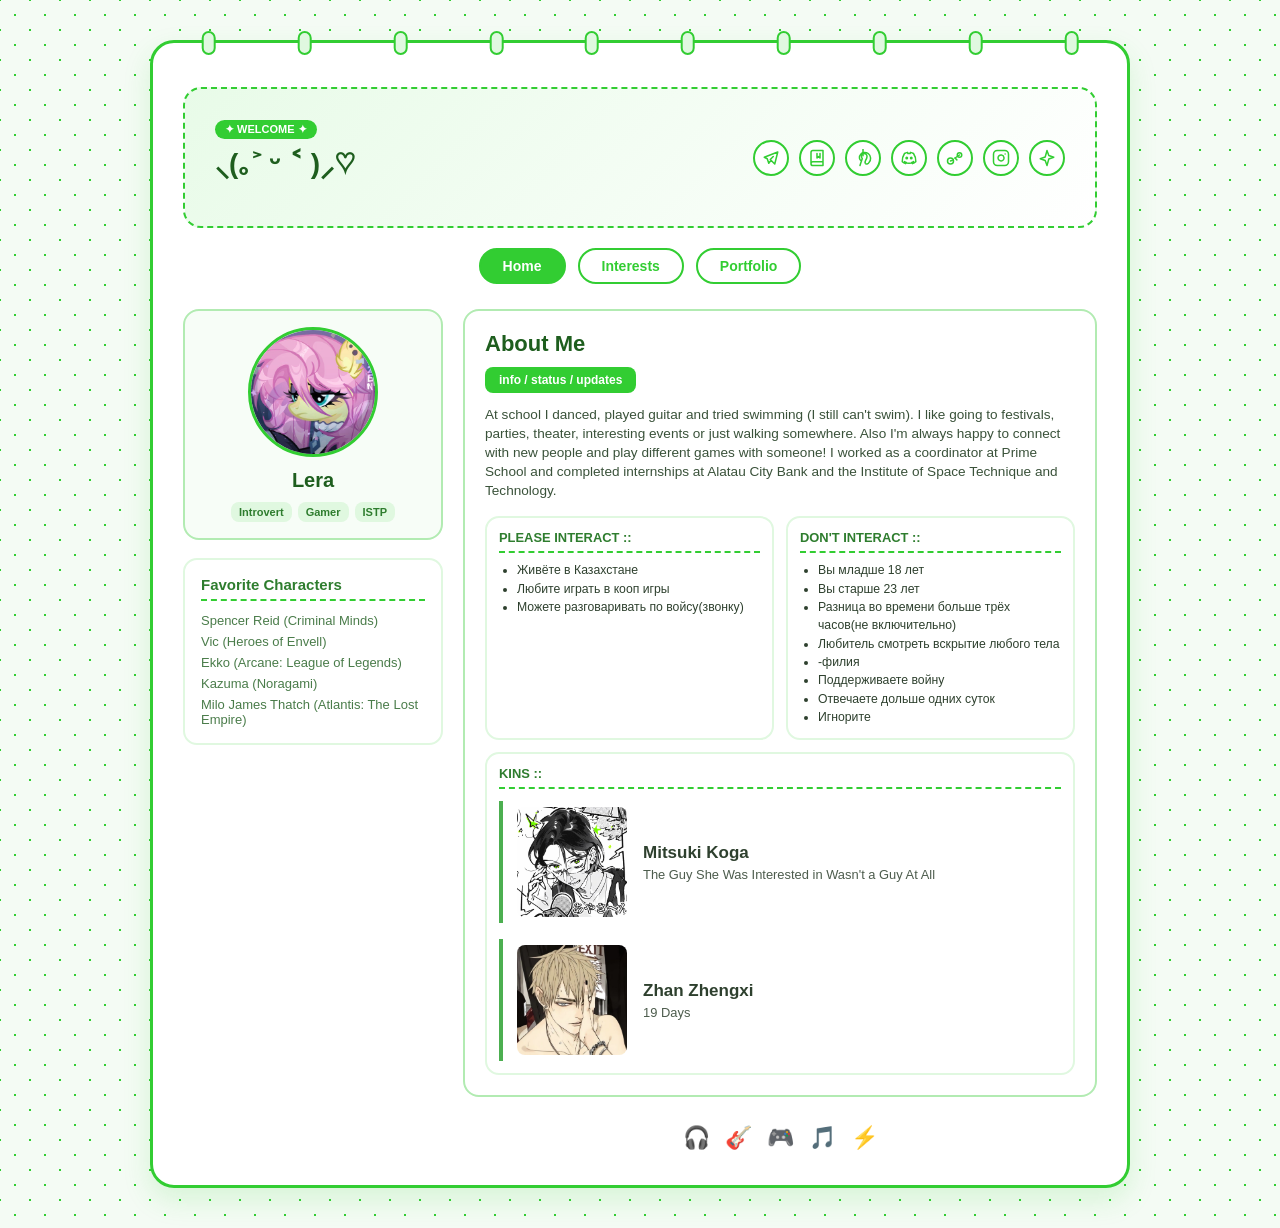
==== pages/index.html @ 1bfd723e "Первый запуск сайта" ====
<!DOCTYPE html>
<html lang="ru">

<head>
    <meta charset="UTF-8">
    <meta name="viewport" content="width=device-width, initial-scale=1.0">
    <title>Seraphina's info</title>
    <link rel="stylesheet" href="../styles/style.css">
</head>

<body>
    <div class="notebook-container">
        <div class="notebook-rings">
            <span></span><span></span><span></span><span></span><span></span>
            <span></span><span></span><span></span><span></span><span></span>
        </div>

        <header class="header-banner">
            <div class="banner-content">
                <div class="badge-tag">✦ WELCOME ✦</div>
                <h1>⸜(｡˃ ᵕ ˂ )⸝♡</h1>
                <p style="font-size: small;">ﾠ‎</p>
            </div>
            <div class="social-links">
                <a href="https://t.me/WKQCI" class="social-bubble" title="Telegram">
                    <svg xmlns="http://www.w3.org/2000/svg" width="18" height="18" viewBox="0 0 24 24" fill="none"
                        stroke="currentColor" stroke-width="2" stroke-linecap="round" stroke-linejoin="round">
                        <path d="m15 10-4 4 6 6 4-16-18 7 4 2 2 6 3-4" />
                    </svg>
                </a>
                <a href="https://mangalib.me/ru/user/2241184" class="social-bubble" title="MangaLib">
                    <svg xmlns="http://www.w3.org/2000/svg" width="18" height="18" viewBox="0 0 24 24" fill="none"
                        stroke="currentColor" stroke-width="2" stroke-linecap="round" stroke-linejoin="round">
                        <path d="M4 19.5v-15A2.5 2.5 0 0 1 6.5 2H20v20H6.5a2.5 2.5 0 0 1 0-5H20" />
                        <path d="M12 6v6l2-2 2 2V6" />
                    </svg>
                </a>
                <a href="https://pin.it/7FS2SkRtE" class="social-bubble" title="Pinterest">
                    <svg xmlns="http://www.w3.org/2000/svg" width="18" height="18" viewBox="0 0 24 24" fill="none"
                        stroke="currentColor" stroke-width="2" stroke-linecap="round" stroke-linejoin="round">
                        <line x1="12" y1="9" x2="12" y1="22" />
                        <path
                            d="M8 22s1.5-5 3-9c-2-3-1-7 2-7 4 0 5 3 4 6-1 3-3 4-2 7 1 2 4 1 5-1 3-3 3-9-1-12-3-2-8-2-10 1-3 3-2 8 1 9" />
                    </svg>
                </a>
                <a href="https://discord.com/users/699096032499335188" class="social-bubble" title="Discord">
                    <svg xmlns="http://www.w3.org/2000/svg" width="18" height="18" viewBox="0 0 24 24" fill="none"
                        stroke="currentColor" stroke-width="2" stroke-linecap="round" stroke-linejoin="round">
                        <path
                            d="M18 6h0a14 14 0 0 0-4-1.5 10 10 0 0 0-.5 1.5 13 13 0 0 0-3 0 10 10 0 0 0-.5-1.5A14 14 0 0 0 6 6a18 18 0 0 0-3 11 15 15 0 0 0 4.5 2.5 11 11 0 0 0 1-1.5 9 9 0 0 1-2.5-1.2A.1.1 0 0 1 6 16.7a10 10 0 0 0 12 0 .1.1 0 0 1 .1.1 9 9 0 0 1-2.5 1.2 11 11 0 0 0 1 1.5 15 15 0 0 0 4.5-2.5A18 18 0 0 0 18 6z" />
                        <circle cx="9" cy="12" r="1" />
                        <circle cx="15" cy="12" r="1" />
                    </svg>
                </a>
                <a href="https://steamcommunity.com/profiles/76561199882814099/" class="social-bubble" title="Steam">
                    <svg xmlns="http://www.w3.org/2000/svg" width="18" height="18" viewBox="0 0 24 24" fill="none"
                        stroke="currentColor" stroke-width="2" stroke-linecap="round" stroke-linejoin="round">
                        <path d="M6 12a4 4 0 1 0 0 8 4 4 0 0 0 0-8z" />
                        <path d="M18 11a3 3 0 1 0 0-6 3 3 0 0 0 0 6z" />
                        <path d="M12 12l2.5 2.5" />
                        <path d="M6 16l3.5-1.5" />
                        <path d="M18 8l-6 4" />
                    </svg>
                </a>
                <a href="https://www.instagram.com/mitnkfa?igsh=MWlxY2xwZGx0ajd3OQ==" class="social-bubble"
                    title="Instagram">
                    <svg xmlns="http://www.w3.org/2000/svg" width="18" height="18" viewBox="0 0 24 24" fill="none"
                        stroke="currentColor" stroke-width="2" stroke-linecap="round" stroke-linejoin="round">
                        <rect width="20" height="20" x="2" y="2" rx="5" ry="5" />
                        <path d="M16 11.37A4 4 0 1 1 12.63 8 4 4 0 0 1 16 11.37z" />
                        <line x1="17.5" x2="17.51" y1="6.5" y2="6.5" />
                    </svg>
                </a>
                <a href="https://music.yandex.ru/playlists/lk.f6e17c79-1534-40dc-bf30-566a94ad2deb?utm_source=desktop&utm_medium=copy_link" class="social-bubble" title="Yandex Music">
                    <svg xmlns="http://www.w3.org/2000/svg" width="18" height="18" viewBox="0 0 24 24" fill="none"
                        stroke="currentColor" stroke-width="2" stroke-linecap="round" stroke-linejoin="round">
                        <path d="M12 2l2.4 6.6 6.6 2.4-6.6 2.4L12 22l-2.4-6.6L3 13l6.6-2.4L12 2z" />
                    </svg>
                </a>
            </div>
        </header>

        <nav class="navigation-bar">
            <a href="index.html" class="nav-pill active">Home</a>
            <a href="interests.html" class="nav-pill">Interests</a>
            <a href="portfolio.html" class="nav-pill">Portfolio</a>
        </nav>

        <div class="grid-layout">
            <aside class="sidebar">
                <div class="profile-card" style="padding: 16px;">
                    <div class="avatar-frame" style="width: 130px; height: 130px;">
                        <img src="../imgs/avatar.jpg"
                            style="border-radius: 50%; object-fit: cover; width: 100%; height: 100%;">
                    </div>
                    <h2 style="margin-bottom: 10px;">Lera</h2>
                    <div class="tags-container">
                        <span class="tag">Introvert</span>
                        <span class="tag">Gamer</span>
                        <span class="tag">ISTP</span>
                    </div>
                </div>

                <div class="side-block">
                    <h3>Favorite Characters</h3>
                    <ul class="interest-list">
                        <li>Spencer Reid (Criminal Minds)</li>
                        <li>Vic (Heroes of Envell)</li>
                        <li>Ekko (Arcane: League of Legends)</li>
                        <li>Kazuma (Noragami)</li>
                        <li>Milo James Thatch (Atlantis: The Lost Empire)</li>
                    </ul>
                </div>
            </aside>

            <main class="main-content">
                <section class="content-card">
                    <h2>About Me</h2>
                    <div class="info-strip">info / status / updates</div>
                    <p style="font-size: 0.85em; line-height: 1.4; margin-bottom: 16px;">At school I danced, played guitar and
                        tried swimming (I still can't swim). I like going to festivals, parties, theater, interesting
                        events or just walking somewhere. Also I'm always happy to connect with new people and play different games with someone! I worked as a coordinator at Prime School and completed internships at Alatau City Bank and the Institute of Space Technique and Technology.</p>

                    <div style="display: grid; grid-template-columns: repeat(auto-fit, minmax(200px, 1fr)); gap: 12px; margin-bottom: 12px;">
                        <div class="side-block" style="padding: 12px; font-size: 0.85em;">
                            <h3 style="font-size: 0.95em; margin-bottom: 8px;">PLEASE INTERACT ::</h3>
                            <ul style="list-style-type: disc; padding-left: 18px; margin: 0; font-size: 0.9em; line-height: 1.5;">
                                <li>Живёте в Казахстане</li>
                                <li>Любите играть в кооп игры</li>
                                <li>Можете разговаривать по войсу(звонку)</li>
                            </ul>
                        </div>

                        <div class="side-block" style="padding: 12px; font-size: 0.85em;">
                            <h3 style="font-size: 0.95em; margin-bottom: 8px;">DON'T INTERACT ::</h3>
                            <ul style="list-style-type: disc; padding-left: 18px; margin: 0; font-size: 0.9em; line-height: 1.5;">
                                <li>Вы младше 18 лет</li>
                                <li>Вы старше 23 лет</li>
                                <li>Разница во времени больше трёх часов(не включительно)</li>
                                <li>Любитель смотреть вскрытие любого тела</li>
                                <li>-филия</li>
                                <li>Поддерживаете войну</li>
                                <li>Отвечаете дольше одних суток</li>
                                <li>Игнорите</li>
                            </ul>
                        </div>
                    </div>

                    <div class="side-block" style="padding: 12px; font-size: 0.85em;">
                        <h3 style="font-size: 0.95em; margin-bottom: 12px;">KINS ::</h3>
                        <div style="display: flex; flex-direction: column; gap: 16px;">
                            <div style="display: flex; align-items: center; gap: 16px; border-left: 4px solid #4caf50; padding-left: 14px; padding-top: 6px; padding-bottom: 6px;">
                                <img src="../imgs/mitsuki.jpg" alt="Mitsuki Koga" style="width: 110px; height: 110px; border-radius: 8px; object-fit: cover; flex-shrink: 0; display: block; margin: 0 auto;">
                                <div style="width: 100%;">
                                    <div style="font-weight: bold; font-size: 1.25em; margin-bottom: 4px; text-align: left;">Mitsuki Koga</div>
                                    <div style="font-size: 0.95em; opacity: 0.85; text-align: left;">The Guy She Was Interested in Wasn't a Guy At All</div>
                                </div>
                            </div>
                            <div style="display: flex; align-items: center; gap: 16px; border-left: 4px solid #4caf50; padding-left: 14px; padding-top: 6px; padding-bottom: 6px;">
                                <img src="../imgs/zhan_zheng_xi.jpg" alt="Zhan Zhengxi" style="width: 110px; height: 110px; border-radius: 8px; object-fit: cover; flex-shrink: 0; display: block; margin: 0 auto;">
                                <div style="width: 100%;">
                                    <div style="font-weight: bold; font-size: 1.25em; margin-bottom: 4px; text-align: left;">Zhan Zhengxi</div>
                                    <div style="font-size: 0.95em; opacity: 0.85; text-align: left;">19 Days</div>
                                </div>
                            </div>
                        </div>
                    </div>
                </section>

                <div class="decorations">
                    <span class="decor-icon">🎧</span>
                    <span class="decor-icon">🎸</span>
                    <span class="decor-icon">🎮</span>
                    <span class="decor-icon">🎵</span>
                    <span class="decor-icon">⚡</span>
                </div>
            </main>
        </div>
    </div>
</body>

</html>
---- styles/style.css ----
* {
    box-sizing: border-box;
    margin: 0;
    padding: 0;
    font-family: 'Segoe UI', Tahoma, Geneva, Verdana, sans-serif;
    scrollbar-width: thin;
    scrollbar-color: #32cd32 #f4fbf4;
}

html {
    overflow-y: scroll;
}

body {
    background-color: #f4fbf4;
    background-image: radial-gradient(#32cd32 0.75px, transparent 0.75px), radial-gradient(#32cd32 0.75px, #f4fbf4 0.75px);
    background-size: 30px 30px;
    background-position: 0 0, 15px 15px;
    color: #2e402e;
    display: flex;
    justify-content: center;
    align-items: center;
    min-height: 100vh;
    padding: 40px 20px;
}

.notebook-container {
    width: min(100%, 980px);
    max-width: calc(100vw - 32px);
    background-color: #ffffff;
    border: 3px solid #32CD32;
    border-radius: 24px;
    box-shadow: 0 12px 28px rgba(50, 205, 50, 0.15);
    padding: clamp(20px, 3vw, 30px) clamp(16px, 2.5vw, 25px);
    position: relative;
    margin: 0 auto;
}

.notebook-rings {
    position: absolute;
    top: -12px;
    left: 50%;
    transform: translateX(-50%);
    display: flex;
    gap: 20px;
    width: 90%;
    justify-content: space-between;
}

.notebook-rings span {
    width: 14px;
    height: 24px;
    background: #e0f8e0;
    border: 2px solid #32CD32;
    border-radius: 10px;
}

.header-banner {
    background: linear-gradient(135deg, #e8fbe8 0%, #ffffff 100%);
    border: 2px dashed #32CD32;
    border-radius: 18px;
    padding: 25px;
    display: flex;
    justify-content: space-between;
    align-items: center;
    margin: 10px 0 20px;
}

.badge-tag {
    display: inline-block;
    background-color: #32CD32;
    color: #ffffff;
    font-size: 11px;
    font-weight: bold;
    padding: 3px 10px;
    border-radius: 12px;
    margin-bottom: 8px;
}

.header-banner h1 {
    font-size: 28px;
    color: #1e5e1e;
}

.subheader {
    font-size: 14px;
    color: #558855;
}

.social-links {
    display: flex;
    gap: 10px;
    flex-wrap: wrap;
}

.social-bubble {
    width: 36px;
    height: 36px;
    border-radius: 50%;
    background-color: #ffffff;
    border: 2px solid #32CD32;
    color: #32CD32;
    display: flex;
    align-items: center;
    justify-content: center;
    text-decoration: none;
    font-weight: bold;
    transition: transform 0.2s, background-color 0.2s;
}

.social-bubble:hover {
    transform: translateY(-3px);
    background-color: #32CD32;
    color: #ffffff;
}

.navigation-bar {
    display: flex;
    gap: 12px;
    justify-content: center;
    margin-bottom: 25px;
    flex-wrap: wrap;
}

.nav-pill {
    text-decoration: none;
    color: #32CD32;
    border: 2px solid #32CD32;
    padding: 8px 22px;
    border-radius: 20px;
    font-size: 14px;
    font-weight: 600;
    transition: all 0.2s;
}

.nav-pill:hover, 
.nav-pill.active {
    background-color: #32CD32;
    color: #ffffff;
}

.grid-layout {
    display: grid;
    grid-template-columns: 260px 1fr;
    gap: 20px;
    justify-content: center;
    align-items: start;
    margin: 0 auto;
    width: 100%;
}

.grid-layout.single-column {
    grid-template-columns: 1fr;
}

.sidebar,
.main-content {
    display: flex;
    flex-direction: column;
    gap: 18px;
}

.profile-card {
    background-color: #f7fdf7;
    border: 2px solid #b2ebb2;
    border-radius: 16px;
    padding: 20px;
    text-align: center;
}

.avatar-frame {
    width: 90px;
    height: 90px;
    border-radius: 50%;
    border: 3px solid #32CD32;
    background-color: #e8fbe8;
    margin: 0 auto 12px;
    display: flex;
    align-items: center;
    justify-content: center;
    font-size: 36px;
}

.profile-card h2 {
    font-size: 20px;
    color: #1e5e1e;
}

.handle {
    font-size: 13px;
    color: #66a366;
    margin-bottom: 12px;
}

.tags-container {
    display: flex;
    gap: 6px;
    justify-content: center;
    flex-wrap: wrap;
}

.tag {
    background-color: #e0f8e0;
    color: #2e7d2e;
    font-size: 11px;
    padding: 4px 8px;
    border-radius: 8px;
    font-weight: 600;
}

.side-block {
    background-color: #ffffff;
    border: 2px solid #e0f8e0;
    border-radius: 14px;
    padding: 16px;
}

.side-block h3 {
    font-size: 15px;
    color: #2e7d2e;
    border-bottom: 2px dashed #32CD32;
    padding-bottom: 6px;
    margin-bottom: 12px;
}

.interest-list {
    list-style: none;
    font-size: 13px;
    color: #4a7c4a;
    display: flex;
    flex-direction: column;
    gap: 6px;
}

.content-card {
    background-color: #ffffff;
    border: 2px solid #b2ebb2;
    border-radius: 16px;
    padding: 20px;
    min-height: 250px;
}

.content-card h2 {
    font-size: 22px;
    color: #1e5e1e;
    margin-bottom: 10px;
}

.info-strip {
    background-color: #32CD32;
    color: #ffffff;
    padding: 6px 14px;
    border-radius: 8px;
    font-size: 12px;
    font-weight: bold;
    margin-bottom: 12px;
    display: inline-block;
}

.content-card p {
    font-size: 14px;
    line-height: 1.6;
    color: #3a523a;
}

.decorations {
    display: flex;
    justify-content: center;
    gap: 15px;
    font-size: 22px;
    margin-top: 10px;
}

.camera-frame-container {
    position: relative;
    width: 100%;
    max-width: 600px;
    margin: -3% auto 0;
}

.camera-frame-img {
    width: 100%;
    height: auto;
    display: block;
    position: relative;
    z-index: 2;
    pointer-events: none;
}

.camera-screen-slider {
    position: absolute;
    top: 38%;
    left: 7.9%;
    width: 44%;
    height: 51%;
    z-index: 1;
    overflow: hidden;
    border-radius: 6px;
    background-color: #000;
}

.slider-track {
    display: flex;
    width: 400%;
    height: 100%;
    animation: autoInfiniteSlide 12s infinite cubic-bezier(0.4, 0, 0.2, 1);
}

.slider-track img {
    width: 25%;
    height: 100%;
    object-fit: cover;
}

@keyframes autoInfiniteSlide {
    0%, 20% { transform: translateX(0%); }
    25%, 45% { transform: translateX(-25%); }
    50%, 70% { transform: translateX(-50%); }
    75%, 95% { transform: translateX(-75%); }
    100% { transform: translateX(0%); }
}

.discs-container {
    display: grid;
    grid-template-columns: repeat(auto-fit, minmax(180px, 1fr));
    gap: 20px;
    margin-top: 20px;
    justify-items: center;
}

.disc-card {
    width: 100%;
    max-width: 200px;
    display: flex;
    flex-direction: column;
    gap: 8px;
}

.disc-cover {
    position: relative;
    width: 100%;
    aspect-ratio: 1 / 1;
    border-radius: 12px;
    overflow: hidden;
    border: 2px solid #b2ebb2;
    background-color: #f7fdf7;
    box-shadow: 0 4px 10px rgba(0,0,0,0.05);
}

.disc-cover img,
.portfolio-thumb img {
    width: 100%;
    height: 100%;
    object-fit: cover;
    display: block;
}

.play-btn {
    position: absolute;
    bottom: 10px;
    right: 10px;
    width: 36px;
    height: 36px;
    border-radius: 50%;
    background-color: rgba(255, 255, 255, 0.9);
    border: 2px solid #32CD32;
    color: #32CD32;
    font-size: 14px;
    display: flex;
    align-items: center;
    justify-content: center;
    cursor: pointer;
    transition: transform 0.2s, background-color 0.2s;
}

.play-btn:hover {
    transform: scale(1.1);
    background-color: #32CD32;
    color: #ffffff;
}

.disc-info {
    display: flex;
    flex-direction: column;
    gap: 2px;
    padding: 0 4px;
}

.disc-info .emoji-tag {
    font-size: 14px;
}

.disc-info h4 {
    font-size: 14px;
    color: #1e5e1e;
    font-weight: 600;
}

.disc-info p {
    font-size: 12px;
    color: #66a366;
}

.portfolio-grid {
    display: grid;
    grid-template-columns: repeat(auto-fit, minmax(280px, 1fr));
    gap: 20px;
    margin-top: 15px;
}

.portfolio-card {
    display: flex;
    flex-direction: column;
    gap: 8px;
    width: 100%;
}

.portfolio-thumb {
    position: relative;
    width: 100%;
    aspect-ratio: 16 / 9;
    border-radius: 12px;
    overflow: hidden;
    border: 2px solid #b2ebb2;
    background-color: #f7fdf7;
    box-shadow: 0 4px 10px rgba(0, 0, 0, 0.05);
}

.portfolio-info {
    padding: 0 4px;
}

.portfolio-info h4 {
    font-size: 15px;
    color: #1e5e1e;
    font-weight: 600;
}

.portfolio-info p {
    font-size: 12px;
    color: #66a366;
}

@media (max-width: 920px) {
    body {
        padding: 20px 14px;
    }

    .grid-layout {
        grid-template-columns: 1fr;
    }

    .header-banner {
        flex-direction: column;
        align-items: flex-start;
        gap: 14px;
    }

    .social-links {
        margin-top: 4px;
    }
}

@media (max-width: 760px) {
    body {
        padding: 16px 10px;
    }

    .notebook-container {
        border-radius: 18px;
        padding: 20px 14px;
    }

    .header-banner {
        padding: 20px;
    }

    .header-banner h1 {
        font-size: 24px;
    }

    .subheader {
        font-size: 13px;
    }

    .nav-pill {
        padding: 7px 16px;
    }

    .profile-card,
    .side-block,
    .content-card {
        padding: 16px;
    }

    .decorations {
        font-size: 20px;
        gap: 10px;
    }

    .camera-frame-container {
        margin-top: 0;
    }
}

@media (max-width: 560px) {
    body {
        padding: 10px 6px;
    }

    .notebook-container {
        border-radius: 16px;
        padding: 16px 12px;
    }

    .notebook-rings {
        top: -8px;
        width: 96%;
        gap: 12px;
    }

    .notebook-rings span {
        width: 10px;
        height: 18px;
    }

    .badge-tag {
        font-size: 10px;
    }

    .header-banner {
        padding: 16px;
    }

    .header-banner h1 {
        font-size: 22px;
    }

    .subheader {
        font-size: 12px;
    }

    .social-bubble {
        width: 32px;
        height: 32px;
    }

    .navigation-bar {
        justify-content: flex-start;
        gap: 8px;
    }

    .nav-pill {
        width: calc(50% - 4px);
        text-align: center;
        padding: 8px 10px;
    }

    .profile-card h2 {
        font-size: 18px;
    }

    .content-card h2 {
        font-size: 20px;
    }

    .content-card p {
        font-size: 13px;
    }

    .info-strip {
        padding: 6px 10px;
        font-size: 11px;
    }

    .discs-container,
    .portfolio-grid {
        grid-template-columns: 1fr;
        gap: 14px;
    }

    .disc-card {
        max-width: 100%;
    }

    .disc-info h4 {
        font-size: 13px;
    }

    .disc-info p {
        font-size: 11px;
    }

    .decorations {
        font-size: 18px;
        gap: 8px;
        flex-wrap: wrap;
    }
}

@media (min-width: 1100px) {
    .notebook-container {
        padding: 34px 30px;
    }

    .header-banner {
        padding: 30px;
    }
}

::-webkit-scrollbar {
    width: 10px;
}

::-webkit-scrollbar-track {
    background: #f4fbf4;
}

::-webkit-scrollbar-thumb {
    background: #32cd32;
    border-radius: 5px;
}

::-webkit-scrollbar-thumb:hover {
    background: #28a428;
}
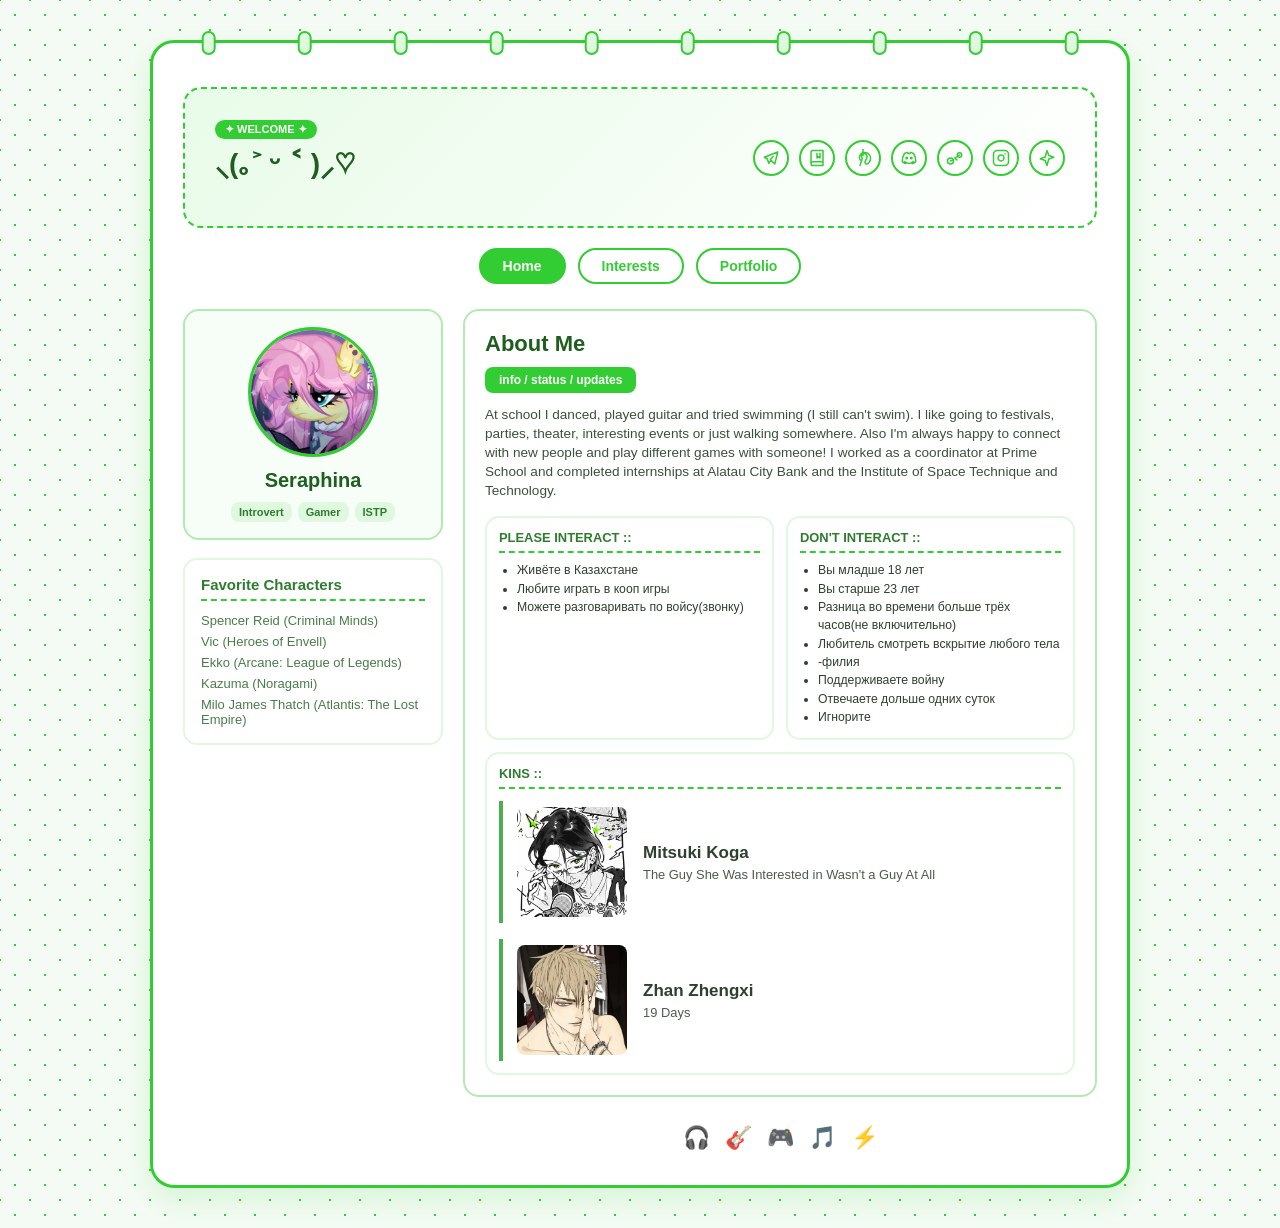
==== commit 4e53188c: "Добавила favicon, изменила тип картинок на webp для более быстрой загрузки" ====
--- a/pages/index.html
+++ b/pages/index.html
@@ -5,6 +5,7 @@
     <meta charset="UTF-8">
     <meta name="viewport" content="width=device-width, initial-scale=1.0">
     <title>Seraphina's info</title>
+    <link rel="icon" type="image/webp" href="../imgs/favicon.webp">
     <link rel="stylesheet" href="../styles/style.css">
 </head>
 
@@ -90,10 +91,10 @@
             <aside class="sidebar">
                 <div class="profile-card" style="padding: 16px;">
                     <div class="avatar-frame" style="width: 130px; height: 130px;">
-                        <img src="../imgs/avatar.jpg"
+                        <img src="../imgs/avatar.webp"
                             style="border-radius: 50%; object-fit: cover; width: 100%; height: 100%;">
                     </div>
-                    <h2 style="margin-bottom: 10px;">Lera</h2>
+                    <h2 style="margin-bottom: 10px;">Seraphina</h2>
                     <div class="tags-container">
                         <span class="tag">Introvert</span>
                         <span class="tag">Gamer</span>
@@ -150,14 +151,14 @@
                         <h3 style="font-size: 0.95em; margin-bottom: 12px;">KINS ::</h3>
                         <div style="display: flex; flex-direction: column; gap: 16px;">
                             <div style="display: flex; align-items: center; gap: 16px; border-left: 4px solid #4caf50; padding-left: 14px; padding-top: 6px; padding-bottom: 6px;">
-                                <img src="../imgs/mitsuki.jpg" alt="Mitsuki Koga" style="width: 110px; height: 110px; border-radius: 8px; object-fit: cover; flex-shrink: 0; display: block; margin: 0 auto;">
+                                <img src="../imgs/mitsuki.webp" alt="Mitsuki Koga" style="width: 110px; height: 110px; border-radius: 8px; object-fit: cover; flex-shrink: 0; display: block; margin: 0 auto;">
                                 <div style="width: 100%;">
                                     <div style="font-weight: bold; font-size: 1.25em; margin-bottom: 4px; text-align: left;">Mitsuki Koga</div>
                                     <div style="font-size: 0.95em; opacity: 0.85; text-align: left;">The Guy She Was Interested in Wasn't a Guy At All</div>
                                 </div>
                             </div>
                             <div style="display: flex; align-items: center; gap: 16px; border-left: 4px solid #4caf50; padding-left: 14px; padding-top: 6px; padding-bottom: 6px;">
-                                <img src="../imgs/zhan_zheng_xi.jpg" alt="Zhan Zhengxi" style="width: 110px; height: 110px; border-radius: 8px; object-fit: cover; flex-shrink: 0; display: block; margin: 0 auto;">
+                                <img src="../imgs/zhan_zheng_xi.webp" alt="Zhan Zhengxi" style="width: 110px; height: 110px; border-radius: 8px; object-fit: cover; flex-shrink: 0; display: block; margin: 0 auto;">
                                 <div style="width: 100%;">
                                     <div style="font-weight: bold; font-size: 1.25em; margin-bottom: 4px; text-align: left;">Zhan Zhengxi</div>
                                     <div style="font-size: 0.95em; opacity: 0.85; text-align: left;">19 Days</div>
